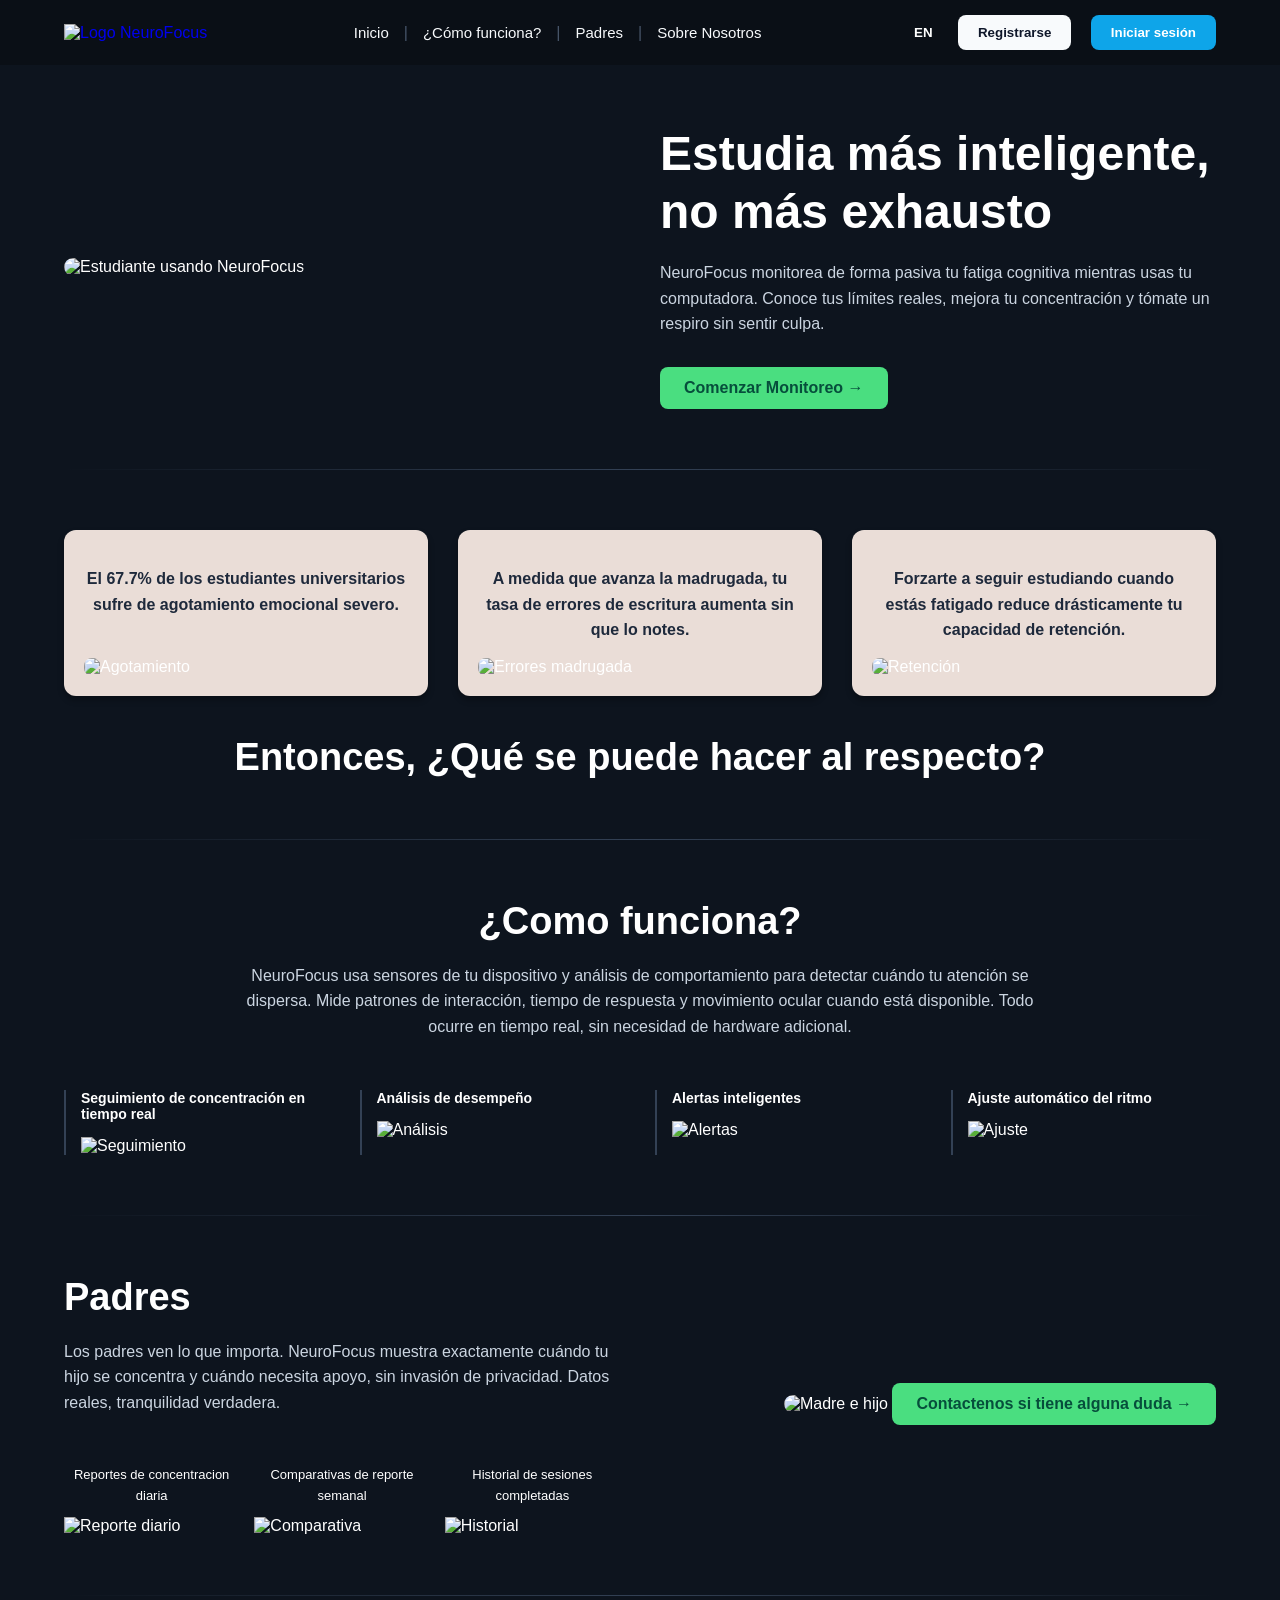
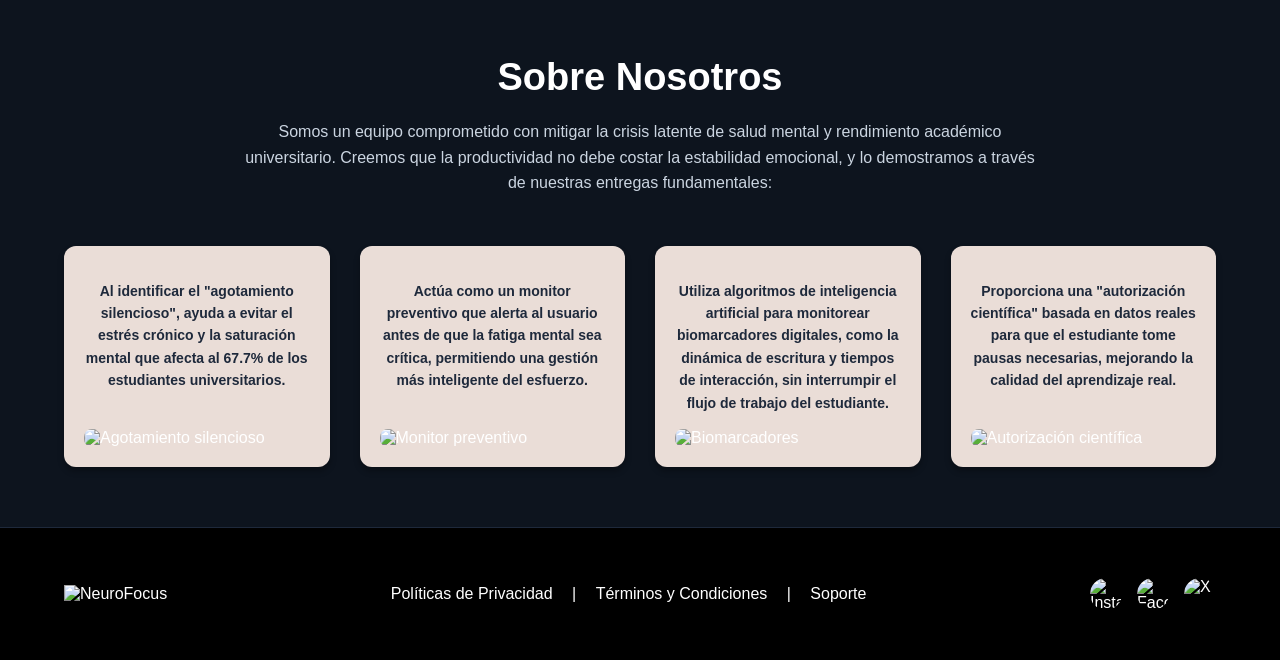
==== index.html @ a7d9b9ce "Add files via upload" ====
<!DOCTYPE html>
<html lang="es">
<head>
    <meta charset="UTF-8">
    <meta name="viewport" content="width=device-width, initial-scale=1.0">
    <title>NeuroFocus - Estudia más inteligente</title>
    <link rel="stylesheet" href="style.css">
</head>
<body class="bg-dark">

    <nav class="navbar">
        <div class="nav-container">
            <a href="#home" class="logo">
                <img src="assets/neurofocus-logo.png" alt="Logo NeuroFocus" class="navbar-logo-img">
            </a>
            
            <div class="nav-links" id="nav-links">
                <a href="#home" data-i18n="nav_inicio">Inicio</a>
                <span class="nav-separator">|</span>
                <a href="#como-funciona" data-i18n="nav_como">¿Cómo funciona?</a>
                <span class="nav-separator">|</span>
                <a href="#padres" data-i18n="nav_padres">Padres</a>
                <span class="nav-separator">|</span>
                <a href="#sobre-nosotros" data-i18n="nav_nosotros">Sobre Nosotros</a>
            </div>

            <div class="nav-buttons">
                <button id="lang-toggle" class="lang-btn text-white">EN</button> 
                <button id="open-register-button" class="button-white" data-i18n="btn_signup">Registrarse</button>
                <button id="open-login-button" class="button-cyan" data-i18n="btn_login">Iniciar sesión</button>
            </div>
            
            <button id="mobile-menu-button" class="menu-toggle text-white">☰</button>
        </div>
    </nav>

    <div id="mobile-menu" class="mobile-menu hidden">
        <a href="#home" class="mobile-link" data-i18n="nav_inicio">Inicio</a>
        <a href="#como-funciona" class="mobile-link" data-i18n="nav_como">¿Cómo funciona?</a>
        <a href="#padres" class="mobile-link" data-i18n="nav_padres">Padres</a>
        <a href="#sobre-nosotros" class="mobile-link" data-i18n="nav_nosotros">Sobre Nosotros</a>
        <button id="open-register-button-mobile" class="button-white" data-i18n="btn_signup">Registrarse</button>
        <button id="open-login-button-mobile" class="button-cyan" data-i18n="btn_login">Iniciar sesión</button>
    </div>

    <div class="container">
        
        <section class="hero-section" id="home">
            <div class="hero-image">
                <img src="assets/image1.png" alt="Estudiante usando NeuroFocus">
            </div>
            <div class="hero-text">
                <h1 class="title-main text-white" data-i18n="hero_title">Estudia más inteligente, <br>no más exhausto</h1>
                <p class="text-light">NeuroFocus monitorea de forma pasiva tu fatiga cognitiva mientras usas tu computadora. Conoce tus límites reales, mejora tu concentración y tómate un respiro sin sentir culpa.</p>
                <div class="hero-actions">
                    <button id="open-register-button-2" class="button-green" data-i18n="hero_btn">Comenzar Monitoreo →</button>
                </div>
            </div>
        </section>

        <hr class="section-divider">

        <section class="problemas-section">
            <div class="grid-problemas">
                <div class="card-beige">
                    <p data-i18n="prob_1">El 67.7% de los estudiantes universitarios sufre de agotamiento emocional severo.</p>
                    <img src="assets/image2.png" alt="Agotamiento">
                </div>
                <div class="card-beige">
                    <p data-i18n="prob_2">A medida que avanza la madrugada, tu tasa de errores de escritura aumenta sin que lo notes.</p>
                    <img src="assets/image3.png" alt="Errores madrugada">
                </div>
                <div class="card-beige">
                    <p data-i18n="prob_3">Forzarte a seguir estudiando cuando estás fatigado reduce drásticamente tu capacidad de retención.</p>
                    <img src="assets/image4.png" alt="Retención">
                </div>
            </div>
            <h2 class="title-section text-center text-white" data-i18n="prob_title">Entonces, ¿Qué se puede hacer al respecto?</h2>
        </section>

        <hr class="section-divider">

        <section id="como-funciona" class="como-section">
            <h2 class="title-section text-center text-white" data-i18n="como_title">¿Como funciona?</h2>
            <p class="text-center text-light descripcion-general" data-i18n="como_desc">NeuroFocus usa sensores de tu dispositivo y análisis de comportamiento para detectar cuándo tu atención se dispersa. Mide patrones de interacción, tiempo de respuesta y movimiento ocular cuando está disponible. Todo ocurre en tiempo real, sin necesidad de hardware adicional.</p>
            
            <div class="grid-funciones">
                <div class="card-transparente">
                    <h3 data-i18n="func_1">Seguimiento de concentración en tiempo real</h3>
                    <img src="assets/image5.png" alt="Seguimiento">
                </div>
                <div class="card-transparente">
                    <h3 data-i18n="func_2">Análisis de desempeño</h3>
                    <img src="assets/image6.png" alt="Análisis">
                </div>
                <div class="card-transparente">
                    <h3 data-i18n="func_3">Alertas inteligentes</h3>
                    <img src="assets/image7.png" alt="Alertas">
                </div>
                <div class="card-transparente">
                    <h3 data-i18n="func_4">Ajuste automático del ritmo</h3>
                    <img src="assets/image8.png" alt="Ajuste">
                </div>
            </div>
        </section>

        <hr class="section-divider">

        <section id="padres" class="padres-section">
            <div class="padres-text">
                <h2 class="title-main text-white" data-i18n="padres_title">Padres</h2>
                <p class="text-light">Los padres ven lo que importa. NeuroFocus muestra exactamente cuándo tu hijo se concentra y cuándo necesita apoyo, sin invasión de privacidad. Datos reales, tranquilidad verdadera.</p>
                
                <div class="grid-padres-features">
                    <div class="feature-item">
                        <p class="text-white">Reportes de concentracion diaria</p>
                        <img src="assets/image9.png" alt="Reporte diario">
                    </div>
                    <div class="feature-item">
                        <p class="text-white">Comparativas de reporte semanal</p>
                        <img src="assets/image10.png" alt="Comparativa">
                    </div>
                    <div class="feature-item">
                        <p class="text-white">Historial de sesiones completadas</p>
                        <img src="assets/image11.png" alt="Historial">
                    </div>
                </div>
            </div>
            <div class="padres-image">
                <img src="assets/image12.png" alt="Madre e hijo">
                <button id="open-contact-button" class="button-green" data-i18n="padres_btn">Contactenos si tiene alguna duda →</button>
            </div>
        </section>

        <hr class="section-divider">

        <section id="sobre-nosotros" class="nosotros-section">
            <h2 class="title-section text-center text-white" data-i18n="nosotros_title">Sobre Nosotros</h2>
            <p class="text-center text-light descripcion-general" data-i18n="nosotros_desc">Somos un equipo comprometido con mitigar la crisis latente de salud mental y rendimiento académico universitario. Creemos que la productividad no debe costar la estabilidad emocional, y lo demostramos a través de nuestras entregas fundamentales:</p>
            
            <div class="grid-entrega">
                <div class="card-beige">
                    <p class="text-small" data-i18n="ent_1">Al identificar el "agotamiento silencioso", ayuda a evitar el estrés crónico y la saturación mental que afecta al 67.7% de los estudiantes universitarios.</p>
                    <img src="assets/image13.png" alt="Agotamiento silencioso">
                </div>
                <div class="card-beige">
                    <p class="text-small" data-i18n="ent_2">Actúa como un monitor preventivo que alerta al usuario antes de que la fatiga mental sea crítica, permitiendo una gestión más inteligente del esfuerzo.</p>
                    <img src="assets/image14.png" alt="Monitor preventivo">
                </div>
                <div class="card-beige">
                    <p class="text-small" data-i18n="ent_3">Utiliza algoritmos de inteligencia artificial para monitorear biomarcadores digitales, como la dinámica de escritura y tiempos de interacción, sin interrumpir el flujo de trabajo del estudiante.</p>
                    <img src="assets/image15.png" alt="Biomarcadores">
                </div>
                <div class="card-beige">
                    <p class="text-small" data-i18n="ent_4">Proporciona una "autorización científica" basada en datos reales para que el estudiante tome pausas necesarias, mejorando la calidad del aprendizaje real.</p>
                    <img src="assets/image16.png" alt="Autorización científica">
                </div>
            </div>
        </section>

    </div>

    <footer class="footer bg-black">
        <div class="container footer-content">
            <div class="footer-logo">
                <img src="assets/neurofocus-logo.png" alt="NeuroFocus" class="footer-logo-img">
            </div>
            <div class="footer-links">
                <a href="#" class="text-white" data-i18n="foot_privacidad">Políticas de Privacidad</a>
                <span class="text-white">|</span>
                <a href="#" class="text-white" data-i18n="foot_terminos">Términos y Condiciones</a>
                <span class="text-white">|</span>
                <a href="#" class="text-white" data-i18n="foot_soporte">Soporte</a>
            </div>
            <div class="social-icons">
                <img src="assets/instragram.png" alt="Instagram" class="icon-social">
                <img src="assets/facebook.png" alt="Facebook" class="icon-social">
                <img src="assets/x.png" alt="X" class="icon-social">
            </div>
        </div>
    </footer>

    <div id="login-modal" class="modal hidden">
        <div class="modal-content">
            <span id="close-login-modal" class="close-btn">&times;</span>
            <h2 class="text-white" data-i18n="modal_login_title">Iniciar Sesión</h2>
            <form id="login-form">
                <label class="label-text" data-i18n="modal_email">Correo Electrónico</label>
                <input type="email" id="login-email" class="input-field" placeholder="tu@correo.com" required>
                
                <label class="label-text" data-i18n="modal_password">Contraseña</label>
                <input type="password" id="login-password" class="input-field" placeholder="••••••••" required>
                
                <p id="login-error" class="hidden error-text"></p>
                <button type="submit" class="button-cyan w-100" data-i18n="modal_login_btn">Ingresar</button>
            </form>
            <div class="modal-foot-links">
                <a href="#" id="open-password-link" class="text-cyan text-small" data-i18n="modal_forgot_pass">¿Olvidaste tu contraseña?</a>
                <a href="#" id="open-register-link" class="text-light text-small" data-i18n="modal_no_account">¿No tienes cuenta? Registrarse</a>
            </div>
        </div>
    </div>

    <div id="register-modal" class="modal hidden">
        <div class="modal-content">
            <span id="close-register-modal" class="close-btn">&times;</span>
            <h2 class="text-white" data-i18n="modal_reg_title">Crear Cuenta</h2>
            <form id="register-form">
                <label class="label-text" data-i18n="modal_reg_name">Nombre Completo</label>
                <input type="text" id="reg-nombre" class="input-field" placeholder="Juan Pérez" required>
                
                <label class="label-text" data-i18n="modal_email">Correo Electrónico</label>
                <input type="email" id="reg-email" class="input-field" placeholder="tu@correo.com" required>
                
                <label class="label-text" data-i18n="modal_password">Contraseña</label>
                <input type="password" id="reg-password" class="input-field" placeholder="••••••••" required>
                
                <p id="register-error" class="hidden error-text"></p>
                <button type="submit" class="button-green w-100" data-i18n="modal_reg_btn">Registrarse</button>
            </form>
            <div class="modal-foot-links">
                <a href="#" id="open-login-link" class="text-cyan text-small" data-i18n="modal_has_account">¿Ya tienes cuenta? Iniciar Sesión</a>
            </div>
        </div>
    </div>

    <div id="password-modal" class="modal hidden">
        <div class="modal-content">
            <span id="close-password-modal" class="close-btn">&times;</span>
            <h2 class="text-white" data-i18n="modal_pass_title">Recover Password</h2>
            <p class="text-light text-small modal-description" data-i18n="modal_pass_desc">Ingresa tu correo para enviarte un enlace de recuperación.</p>
            <form id="password-form">
                <label class="label-text" data-i18n="modal_email">Correo Electrónico</label>
                <input type="email" id="pass-email" class="input-field" placeholder="tu@correo.com" required>
                
                <p id="password-message" class="hidden success-text"></p>
                <button type="submit" class="button-cyan w-100" data-i18n="modal_pass_btn">Enviar Enlace</button>
            </form>
            <div class="modal-foot-links">
                <a href="#" id="back-to-login-link" class="text-light text-small" data-i18n="modal_back_login">Volver a Iniciar Sesión</a>
            </div>
        </div>
    </div>

    <div id="contact-modal" class="modal hidden">
        <div class="modal-content">
            <span id="close-contact-modal" class="close-btn">&times;</span>
            <h2 class="text-white" data-i18n="modal_contact_title">Formulario de Contacto</h2>
            <p class="text-light text-small modal-description" data-i18n="modal_contact_desc">¿Tienes preguntas sobre cómo ayudamos a tu hijo? Escríbenos.</p>
            <form id="contact-form">
                <label class="label-text" data-i18n="modal_reg_name">Nombre</label>
                <input type="text" class="input-field" placeholder="Tu nombre" required>
                
                <label class="label-text" data-i18n="modal_email">Correo Electrónico</label>
                <input type="email" class="input-field" placeholder="ejemplo@correo.com" required>
                
                <label class="label-text" data-i18n="modal_message">Mensaje</label>
                <textarea class="input-field text-area-field" rows="4" placeholder="Escribe tu consulta aquí..." required></textarea>
                
                <p id="contact-message" class="hidden success-text"></p>
                <button type="submit" class="button-green w-100" data-i18n="modal_contact_btn">Enviar Mensaje →</button>
            </form>
        </div>
    </div>

    <script src="script.js"></script>
</body>
</html>
---- style.css ----
body {
    font-family: 'Segoe UI', Roboto, Helvetica, Arial, sans-serif;
    margin: 0;
    padding: 0;
    background-color: #0d141e;
    color: #ffffff;
}

h1, h2, h3 { 
    margin-top: 0; 
    margin-bottom: 15px;
}

h1 { font-size: 48px; line-height: 1.2; }
h2 { font-size: 38px; }
p { font-size: 16px; line-height: 1.6; }
a { text-decoration: none; transition: 0.3s; }
a:hover { opacity: 0.8; }

.container {
    width: 90%;
    max-width: 1200px;
    margin: 0 auto;
    padding: 20px;
}

.text-center { text-align: center; }
.text-white { color: #ffffff; }
.text-cyan { color: #0ea5e9; }
.text-light { color: #cbd5e1; }
.text-dark { color: #1e293b; }
.text-small { font-size: 14px; }
.font-bold { font-weight: bold; }
.w-100 { width: 100%; }
.radius-8 { border-radius: 8px; }
.hidden { display: none !important; }

.section-divider {
    border: 0;
    height: 1px;
    background: linear-gradient(to right, transparent, #334155, transparent);
    margin: 60px 0;
}

.button-cyan {
    background-color: #0ea5e9;
    color: #ffffff;
    padding: 10px 20px;
    border: none;
    border-radius: 8px;
    cursor: pointer;
    font-weight: bold;
}
.button-cyan:hover { background-color: #0284c7; }

.button-white {
    background-color: #f8fafc;
    color: #0f172a;
    padding: 10px 20px;
    border: none;
    border-radius: 8px;
    cursor: pointer;
    font-weight: bold;
    margin-right: 15px;
}
.button-white:hover { background-color: #e2e8f0; }

.button-green {
    background-color: #4ade80;
    color: #064e3b;
    padding: 12px 24px;
    border: none;
    border-radius: 8px;
    cursor: pointer;
    font-weight: bold;
    font-size: 16px;
    display: inline-flex;
    align-items: center;
    justify-content: center;
}
.button-green:hover { background-color: #22c55e; }

.btn-large {
    padding: 16px 32px;
    font-size: 18px;
}

.lang-btn {
    background: transparent;
    border: none;
    font-weight: bold;
    cursor: pointer;
    margin-right: 15px;
}

.navbar {
    background-color: #0a0f16;
    position: sticky;
    top: 0;
    z-index: 100;
}

.nav-container {
    width: 90%;
    margin: 0 auto;
    display: flex;
    justify-content: space-between;
    align-items: center;
    padding: 15px 0;
}

.navbar-logo-img { height: 40px; }

.nav-links {
    display: flex;
    align-items: center;
    gap: 15px;
}
.nav-links a { color: #f8fafc; font-weight: 500; font-size: 15px; }
.nav-links a:hover { color: #0ea5e9; }
.nav-separator { color: #475569; }

.menu-toggle { 
    display: none; 
    background: none; 
    border: none; 
    font-size: 24px; 
    cursor: pointer; 
}

.mobile-menu {
    position: fixed;
    top: 70px;
    left: 0;
    width: 100%;
    background-color: #0a0f16;
    padding: 20px;
    box-sizing: border-box;
    z-index: 99;
    border-bottom: 2px solid #1e293b;
    display: flex;
    flex-direction: column;
}

.mobile-link {
    display: block;
    color: #f8fafc;
    padding: 15px 0;
    text-align: center;
    border-bottom: 1px solid #1e293b;
    font-size: 16px;
    font-weight: bold;
}
.mobile-menu button {
    margin-top: 15px;
}

.hero-section {
    display: flex;
    align-items: center;
    justify-content: space-between;
    gap: 40px;
    margin-top: 40px;
    margin-bottom: 40px;
}
.hero-image { width: 50%; }
.hero-image img { width: 100%; border-radius: 16px; }
.hero-text { width: 50%; }
.hero-text p { margin: 20px 0 30px 0; }

.problemas-section {
    margin: 40px 0;
}
.grid-problemas {
    display: grid;
    grid-template-columns: repeat(3, 1fr);
    gap: 30px;
    margin-bottom: 40px;
}

.como-section {
    margin: 40px 0;
}
.descripcion-general {
    max-width: 800px;
    margin: 20px auto 50px auto;
}
.grid-funciones {
    display: grid;
    grid-template-columns: repeat(4, 1fr);
    gap: 30px;
}

.padres-section {
    display: flex;
    align-items: center;
    justify-content: space-between;
    gap: 40px;
    margin: 40px 0;
}
.padres-text { width: 50%; }
.padres-text p { margin-top: 20px; margin-bottom: 30px; }
.padres-image { width: 50%; text-align: right; }
.padres-image img { width: 100%; border-radius: 16px; margin-bottom: 15px; }

.grid-padres-features {
    display: grid;
    grid-template-columns: repeat(3, 1fr);
    gap: 15px;
}
.feature-item p { font-size: 13px; text-align: center; margin-bottom: 10px; }
.feature-item img { width: 100%; }

.nosotros-section {
    margin: 40px 0;
}
.grid-entrega {
    display: grid;
    grid-template-columns: repeat(4, 1fr);
    gap: 30px;
}

.card-beige {
    background-color: #eaddd7;
    padding: 20px;
    border-radius: 12px;
    box-shadow: 0 4px 6px rgba(0,0,0,0.3);
    display: flex;
    flex-direction: column;
    justify-content: space-between;
}
.card-beige p { color: #1e293b; font-weight: bold; text-align: center; margin-bottom: 15px; }
.card-beige img { width: 100%; border-radius: 8px; }

.card-transparente {
    border-left: 2px solid #334155;
    padding-left: 15px;
}
.card-transparente h3 { font-size: 14px; color: #ffffff; margin-bottom: 15px; }
.card-transparente img { width: 100%; }

.bg-black { background-color: #000000; }
.footer { padding: 30px 0; border-top: 1px solid #1e293b; }
.footer-content {
    display: flex;
    justify-content: space-between;
    align-items: center;
}
.footer-logo-img { height: 40px; }
.footer-links a { color: #ffffff; margin: 0 15px; }
.social-icons { display: flex; gap: 15px; }
.icon-social { width: 32px; height: 32px; border-radius: 50%; }

.modal {
    position: fixed;
    top: 0; left: 0;
    width: 100%; height: 100%;
    background-color: rgba(0, 0, 0, 0.75);
    z-index: 200;
    display: flex;
    align-items: center;
    justify-content: center;
    overflow-y: auto;
    padding: 20px;
    box-sizing: border-box;
}

.modal-content {
    background-color: #0a0f16;
    width: 100%;
    max-width: 400px;
    padding: 35px;
    border-radius: 12px;
    border: 1px solid #1e293b;
    position: relative;
    box-shadow: 0 10px 25px rgba(0, 0, 0, 0.5);
    margin: auto;
    box-sizing: border-box;
}

.close-btn {
    position: absolute;
    top: 15px; right: 15px;
    font-size: 28px;
    color: #64748b;
    cursor: pointer;
}
.close-btn:hover { color: #ffffff; }

.label-text {
    display: block;
    text-align: left;
    margin-bottom: 6px;
    margin-top: 15px;
    font-size: 14px;
    color: #94a3b8;
}
.modal-content form > .label-text:first-of-type {
    margin-top: 5px;
}

.input-field {
    width: 100%;
    padding: 12px 16px;
    box-sizing: border-box;
    background-color: #1e293b;
    border: 1px solid #334155;
    border-radius: 6px;
    color: #ffffff;
    font-size: 15px;
    margin-bottom: 10px;
}
.input-field:focus {
    border-color: #0ea5e9;
    outline: none;
}

.text-area-field {
    resize: none;
    font-family: inherit;
    max-height: 100px;
}

.modal-content button[type="submit"] {
    margin-top: 15px;
}

.modal-foot-links {
    text-align: center;
    margin-top: 20px;
}
.modal-foot-links a {
    display: block;
    margin-bottom: 8px;
}

.modal-description {
    margin-bottom: 20px;
}

.error-text { color: #ef4444; font-size: 14px; text-align: center; }
.success-text { color: #4ade80; font-size: 14px; text-align: center; }

@media (max-width: 1024px) {
    .grid-funciones, .grid-entrega { grid-template-columns: repeat(2, 1fr); }
}

@media (max-width: 768px) {

    .nav-links, .nav-buttons { display: none; }
    .menu-toggle { display: block; }
    
    .hero-section, .padres-section { 
        flex-direction: column; 
    }
    .hero-image, .hero-text, .padres-text, .padres-image { 
        width: 100%; 
        text-align: center; 
    }
    
    #home .hero-image { order: 1; }
    #home .hero-text { order: 2; }
    
    #padres .padres-text { order: 1; }
    #padres .padres-image { order: 2; margin-top: 20px; }

    .grid-problemas, .grid-funciones, .grid-entrega, .grid-padres-features { 
        display: flex;
        flex-direction: column;
        gap: 25px;
    }
    
    .card-transparente { 
        border-left: none; 
        border-bottom: 2px solid #334155; 
        padding-left: 0;
        padding-bottom: 20px; 
    }
    .card-transparente:last-child {
        border-bottom: none;
    }
    
    .footer-content { flex-direction: column; gap: 20px; }
    .modal-content { width: 95%; padding: 25px 20px; }
}
button, a {
    transition: all 0.3s ease;
}
html {
    scroll-behavior: smooth;
}
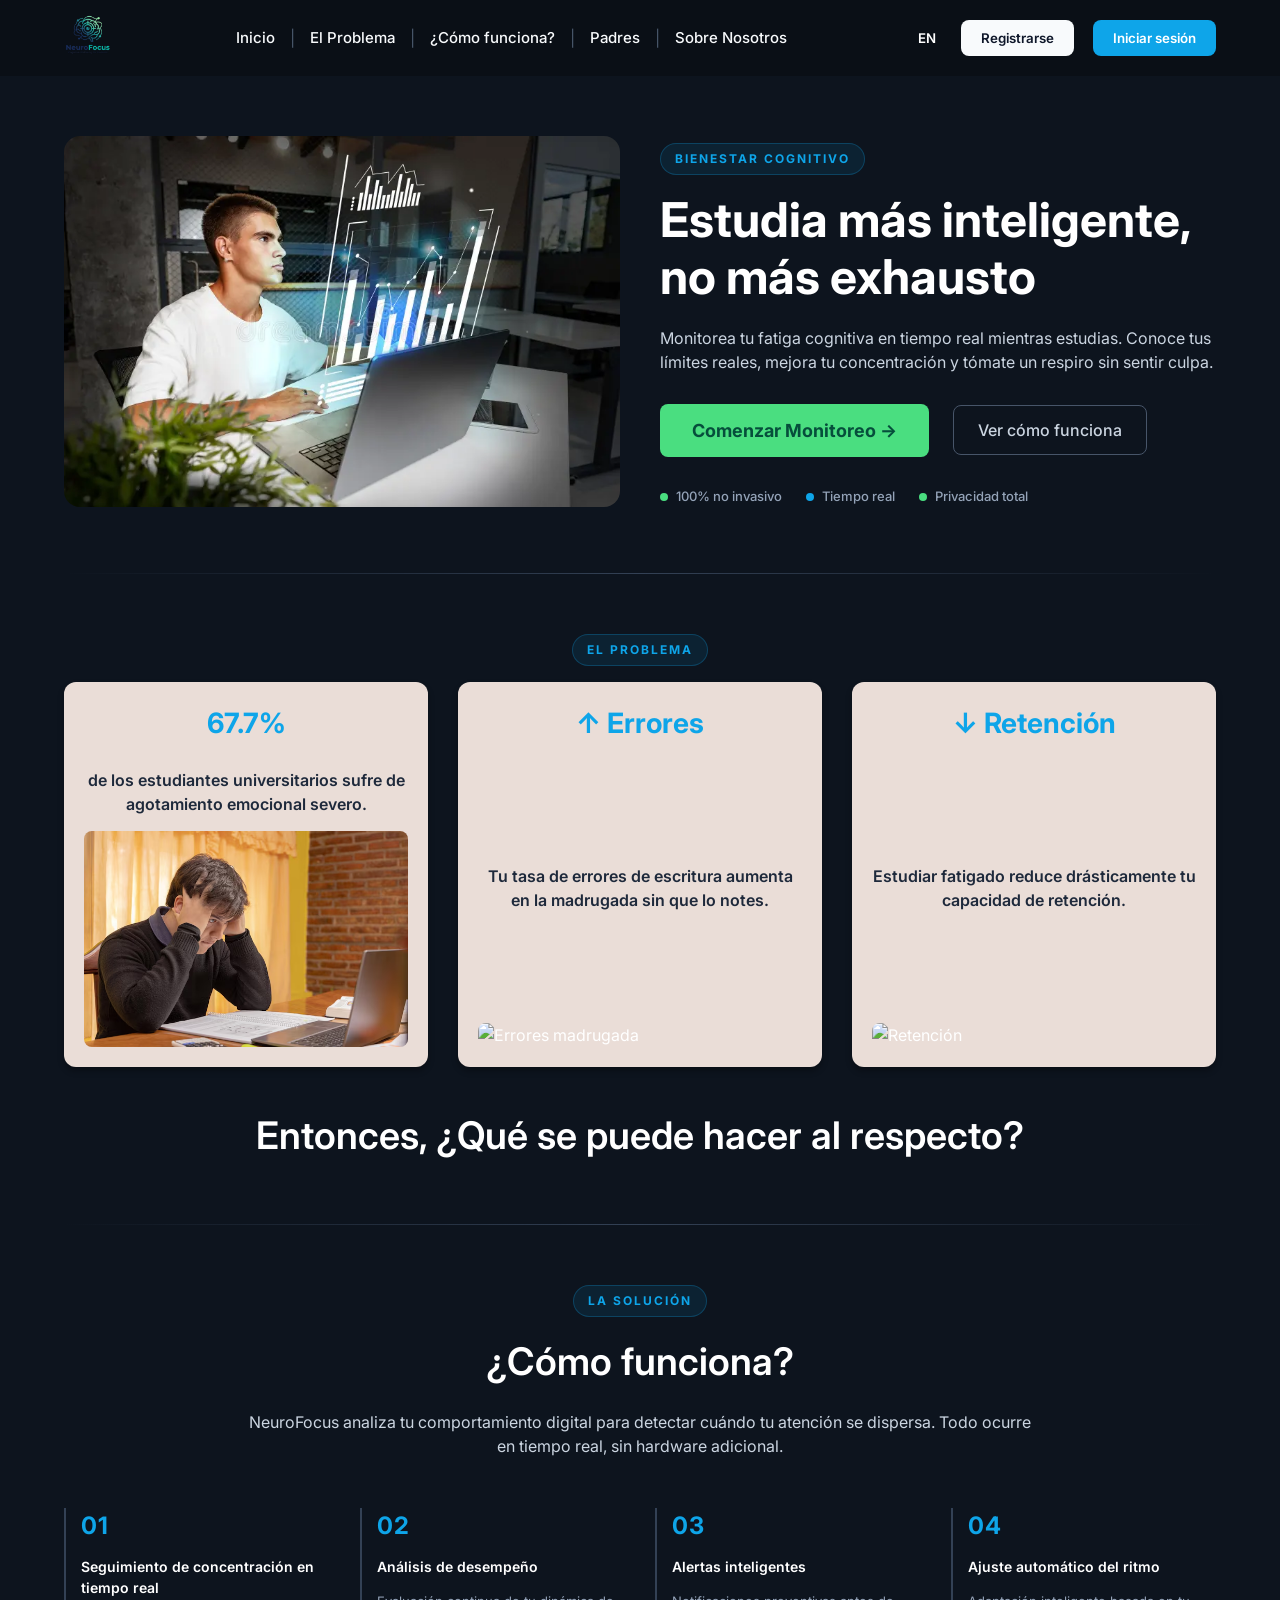
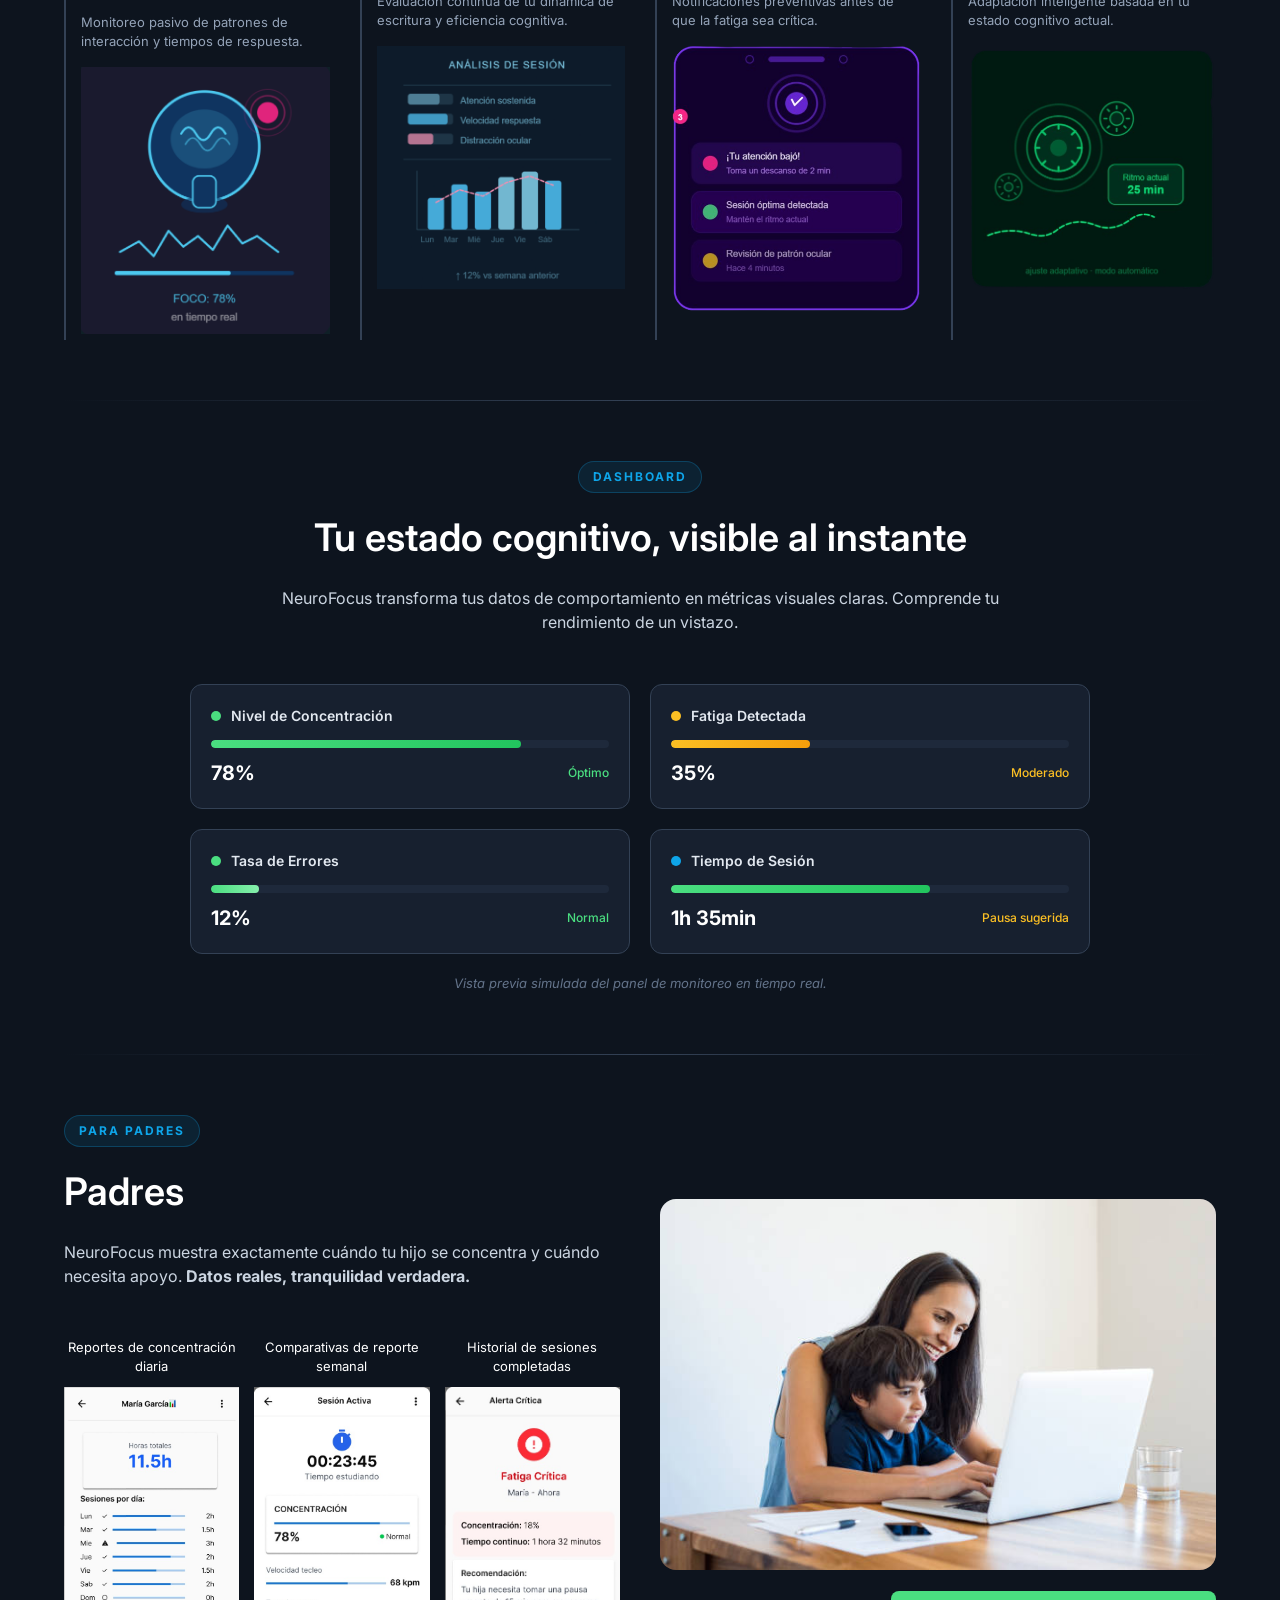
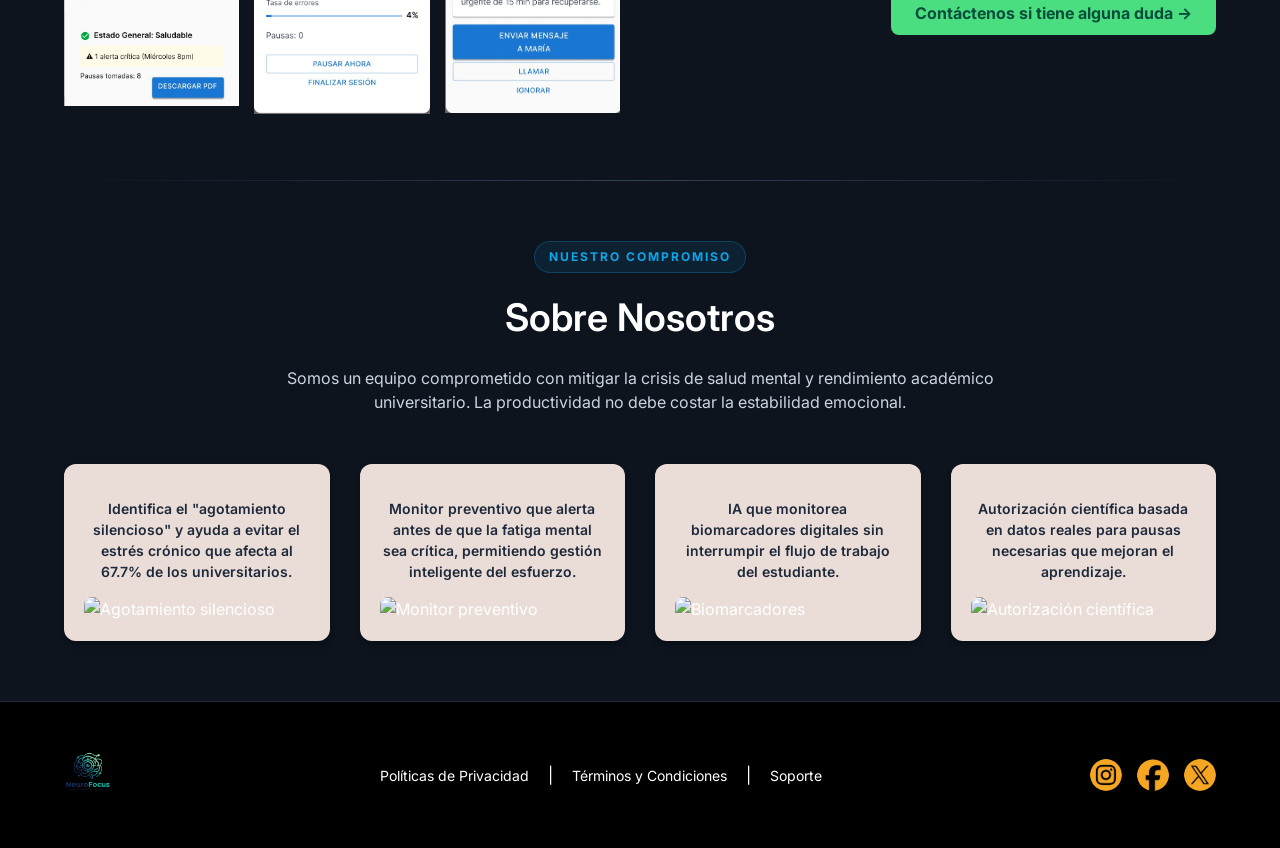
==== commit 64cac45d: "chore: agregar redireccion en la raiz para github pages" ====
--- a/index.html
+++ b/index.html
@@ -1,268 +1,14 @@
-<!DOCTYPE html>
-<html lang="es">
-<head>
-    <meta charset="UTF-8">
-    <meta name="viewport" content="width=device-width, initial-scale=1.0">
-    <title>NeuroFocus - Estudia más inteligente</title>
-    <link rel="stylesheet" href="style.css">
-</head>
-<body class="bg-dark">
-
-    <nav class="navbar">
-        <div class="nav-container">
-            <a href="#home" class="logo">
-                <img src="assets/neurofocus-logo.png" alt="Logo NeuroFocus" class="navbar-logo-img">
-            </a>
-            
-            <div class="nav-links" id="nav-links">
-                <a href="#home" data-i18n="nav_inicio">Inicio</a>
-                <span class="nav-separator">|</span>
-                <a href="#como-funciona" data-i18n="nav_como">¿Cómo funciona?</a>
-                <span class="nav-separator">|</span>
-                <a href="#padres" data-i18n="nav_padres">Padres</a>
-                <span class="nav-separator">|</span>
-                <a href="#sobre-nosotros" data-i18n="nav_nosotros">Sobre Nosotros</a>
-            </div>
-
-            <div class="nav-buttons">
-                <button id="lang-toggle" class="lang-btn text-white">EN</button> 
-                <button id="open-register-button" class="button-white" data-i18n="btn_signup">Registrarse</button>
-                <button id="open-login-button" class="button-cyan" data-i18n="btn_login">Iniciar sesión</button>
-            </div>
-            
-            <button id="mobile-menu-button" class="menu-toggle text-white">☰</button>
-        </div>
-    </nav>
-
-    <div id="mobile-menu" class="mobile-menu hidden">
-        <a href="#home" class="mobile-link" data-i18n="nav_inicio">Inicio</a>
-        <a href="#como-funciona" class="mobile-link" data-i18n="nav_como">¿Cómo funciona?</a>
-        <a href="#padres" class="mobile-link" data-i18n="nav_padres">Padres</a>
-        <a href="#sobre-nosotros" class="mobile-link" data-i18n="nav_nosotros">Sobre Nosotros</a>
-        <button id="open-register-button-mobile" class="button-white" data-i18n="btn_signup">Registrarse</button>
-        <button id="open-login-button-mobile" class="button-cyan" data-i18n="btn_login">Iniciar sesión</button>
-    </div>
-
-    <div class="container">
-        
-        <section class="hero-section" id="home">
-            <div class="hero-image">
-                <img src="assets/image1.png" alt="Estudiante usando NeuroFocus">
-            </div>
-            <div class="hero-text">
-                <h1 class="title-main text-white" data-i18n="hero_title">Estudia más inteligente, <br>no más exhausto</h1>
-                <p class="text-light">NeuroFocus monitorea de forma pasiva tu fatiga cognitiva mientras usas tu computadora. Conoce tus límites reales, mejora tu concentración y tómate un respiro sin sentir culpa.</p>
-                <div class="hero-actions">
-                    <button id="open-register-button-2" class="button-green" data-i18n="hero_btn">Comenzar Monitoreo →</button>
-                </div>
-            </div>
-        </section>
-
-        <hr class="section-divider">
-
-        <section class="problemas-section">
-            <div class="grid-problemas">
-                <div class="card-beige">
-                    <p data-i18n="prob_1">El 67.7% de los estudiantes universitarios sufre de agotamiento emocional severo.</p>
-                    <img src="assets/image2.png" alt="Agotamiento">
-                </div>
-                <div class="card-beige">
-                    <p data-i18n="prob_2">A medida que avanza la madrugada, tu tasa de errores de escritura aumenta sin que lo notes.</p>
-                    <img src="assets/image3.png" alt="Errores madrugada">
-                </div>
-                <div class="card-beige">
-                    <p data-i18n="prob_3">Forzarte a seguir estudiando cuando estás fatigado reduce drásticamente tu capacidad de retención.</p>
-                    <img src="assets/image4.png" alt="Retención">
-                </div>
-            </div>
-            <h2 class="title-section text-center text-white" data-i18n="prob_title">Entonces, ¿Qué se puede hacer al respecto?</h2>
-        </section>
-
-        <hr class="section-divider">
-
-        <section id="como-funciona" class="como-section">
-            <h2 class="title-section text-center text-white" data-i18n="como_title">¿Como funciona?</h2>
-            <p class="text-center text-light descripcion-general" data-i18n="como_desc">NeuroFocus usa sensores de tu dispositivo y análisis de comportamiento para detectar cuándo tu atención se dispersa. Mide patrones de interacción, tiempo de respuesta y movimiento ocular cuando está disponible. Todo ocurre en tiempo real, sin necesidad de hardware adicional.</p>
-            
-            <div class="grid-funciones">
-                <div class="card-transparente">
-                    <h3 data-i18n="func_1">Seguimiento de concentración en tiempo real</h3>
-                    <img src="assets/image5.png" alt="Seguimiento">
-                </div>
-                <div class="card-transparente">
-                    <h3 data-i18n="func_2">Análisis de desempeño</h3>
-                    <img src="assets/image6.png" alt="Análisis">
-                </div>
-                <div class="card-transparente">
-                    <h3 data-i18n="func_3">Alertas inteligentes</h3>
-                    <img src="assets/image7.png" alt="Alertas">
-                </div>
-                <div class="card-transparente">
-                    <h3 data-i18n="func_4">Ajuste automático del ritmo</h3>
-                    <img src="assets/image8.png" alt="Ajuste">
-                </div>
-            </div>
-        </section>
-
-        <hr class="section-divider">
-
-        <section id="padres" class="padres-section">
-            <div class="padres-text">
-                <h2 class="title-main text-white" data-i18n="padres_title">Padres</h2>
-                <p class="text-light">Los padres ven lo que importa. NeuroFocus muestra exactamente cuándo tu hijo se concentra y cuándo necesita apoyo, sin invasión de privacidad. Datos reales, tranquilidad verdadera.</p>
-                
-                <div class="grid-padres-features">
-                    <div class="feature-item">
-                        <p class="text-white">Reportes de concentracion diaria</p>
-                        <img src="assets/image9.png" alt="Reporte diario">
-                    </div>
-                    <div class="feature-item">
-                        <p class="text-white">Comparativas de reporte semanal</p>
-                        <img src="assets/image10.png" alt="Comparativa">
-                    </div>
-                    <div class="feature-item">
-                        <p class="text-white">Historial de sesiones completadas</p>
-                        <img src="assets/image11.png" alt="Historial">
-                    </div>
-                </div>
-            </div>
-            <div class="padres-image">
-                <img src="assets/image12.png" alt="Madre e hijo">
-                <button id="open-contact-button" class="button-green" data-i18n="padres_btn">Contactenos si tiene alguna duda →</button>
-            </div>
-        </section>
-
-        <hr class="section-divider">
-
-        <section id="sobre-nosotros" class="nosotros-section">
-            <h2 class="title-section text-center text-white" data-i18n="nosotros_title">Sobre Nosotros</h2>
-            <p class="text-center text-light descripcion-general" data-i18n="nosotros_desc">Somos un equipo comprometido con mitigar la crisis latente de salud mental y rendimiento académico universitario. Creemos que la productividad no debe costar la estabilidad emocional, y lo demostramos a través de nuestras entregas fundamentales:</p>
-            
-            <div class="grid-entrega">
-                <div class="card-beige">
-                    <p class="text-small" data-i18n="ent_1">Al identificar el "agotamiento silencioso", ayuda a evitar el estrés crónico y la saturación mental que afecta al 67.7% de los estudiantes universitarios.</p>
-                    <img src="assets/image13.png" alt="Agotamiento silencioso">
-                </div>
-                <div class="card-beige">
-                    <p class="text-small" data-i18n="ent_2">Actúa como un monitor preventivo que alerta al usuario antes de que la fatiga mental sea crítica, permitiendo una gestión más inteligente del esfuerzo.</p>
-                    <img src="assets/image14.png" alt="Monitor preventivo">
-                </div>
-                <div class="card-beige">
-                    <p class="text-small" data-i18n="ent_3">Utiliza algoritmos de inteligencia artificial para monitorear biomarcadores digitales, como la dinámica de escritura y tiempos de interacción, sin interrumpir el flujo de trabajo del estudiante.</p>
-                    <img src="assets/image15.png" alt="Biomarcadores">
-                </div>
-                <div class="card-beige">
-                    <p class="text-small" data-i18n="ent_4">Proporciona una "autorización científica" basada en datos reales para que el estudiante tome pausas necesarias, mejorando la calidad del aprendizaje real.</p>
-                    <img src="assets/image16.png" alt="Autorización científica">
-                </div>
-            </div>
-        </section>
-
-    </div>
-
-    <footer class="footer bg-black">
-        <div class="container footer-content">
-            <div class="footer-logo">
-                <img src="assets/neurofocus-logo.png" alt="NeuroFocus" class="footer-logo-img">
-            </div>
-            <div class="footer-links">
-                <a href="#" class="text-white" data-i18n="foot_privacidad">Políticas de Privacidad</a>
-                <span class="text-white">|</span>
-                <a href="#" class="text-white" data-i18n="foot_terminos">Términos y Condiciones</a>
-                <span class="text-white">|</span>
-                <a href="#" class="text-white" data-i18n="foot_soporte">Soporte</a>
-            </div>
-            <div class="social-icons">
-                <img src="assets/instragram.png" alt="Instagram" class="icon-social">
-                <img src="assets/facebook.png" alt="Facebook" class="icon-social">
-                <img src="assets/x.png" alt="X" class="icon-social">
-            </div>
-        </div>
-    </footer>
-
-    <div id="login-modal" class="modal hidden">
-        <div class="modal-content">
-            <span id="close-login-modal" class="close-btn">&times;</span>
-            <h2 class="text-white" data-i18n="modal_login_title">Iniciar Sesión</h2>
-            <form id="login-form">
-                <label class="label-text" data-i18n="modal_email">Correo Electrónico</label>
-                <input type="email" id="login-email" class="input-field" placeholder="tu@correo.com" required>
-                
-                <label class="label-text" data-i18n="modal_password">Contraseña</label>
-                <input type="password" id="login-password" class="input-field" placeholder="••••••••" required>
-                
-                <p id="login-error" class="hidden error-text"></p>
-                <button type="submit" class="button-cyan w-100" data-i18n="modal_login_btn">Ingresar</button>
-            </form>
-            <div class="modal-foot-links">
-                <a href="#" id="open-password-link" class="text-cyan text-small" data-i18n="modal_forgot_pass">¿Olvidaste tu contraseña?</a>
-                <a href="#" id="open-register-link" class="text-light text-small" data-i18n="modal_no_account">¿No tienes cuenta? Registrarse</a>
-            </div>
-        </div>
-    </div>
-
-    <div id="register-modal" class="modal hidden">
-        <div class="modal-content">
-            <span id="close-register-modal" class="close-btn">&times;</span>
-            <h2 class="text-white" data-i18n="modal_reg_title">Crear Cuenta</h2>
-            <form id="register-form">
-                <label class="label-text" data-i18n="modal_reg_name">Nombre Completo</label>
-                <input type="text" id="reg-nombre" class="input-field" placeholder="Juan Pérez" required>
-                
-                <label class="label-text" data-i18n="modal_email">Correo Electrónico</label>
-                <input type="email" id="reg-email" class="input-field" placeholder="tu@correo.com" required>
-                
-                <label class="label-text" data-i18n="modal_password">Contraseña</label>
-                <input type="password" id="reg-password" class="input-field" placeholder="••••••••" required>
-                
-                <p id="register-error" class="hidden error-text"></p>
-                <button type="submit" class="button-green w-100" data-i18n="modal_reg_btn">Registrarse</button>
-            </form>
-            <div class="modal-foot-links">
-                <a href="#" id="open-login-link" class="text-cyan text-small" data-i18n="modal_has_account">¿Ya tienes cuenta? Iniciar Sesión</a>
-            </div>
-        </div>
-    </div>
-
-    <div id="password-modal" class="modal hidden">
-        <div class="modal-content">
-            <span id="close-password-modal" class="close-btn">&times;</span>
-            <h2 class="text-white" data-i18n="modal_pass_title">Recover Password</h2>
-            <p class="text-light text-small modal-description" data-i18n="modal_pass_desc">Ingresa tu correo para enviarte un enlace de recuperación.</p>
-            <form id="password-form">
-                <label class="label-text" data-i18n="modal_email">Correo Electrónico</label>
-                <input type="email" id="pass-email" class="input-field" placeholder="tu@correo.com" required>
-                
-                <p id="password-message" class="hidden success-text"></p>
-                <button type="submit" class="button-cyan w-100" data-i18n="modal_pass_btn">Enviar Enlace</button>
-            </form>
-            <div class="modal-foot-links">
-                <a href="#" id="back-to-login-link" class="text-light text-small" data-i18n="modal_back_login">Volver a Iniciar Sesión</a>
-            </div>
-        </div>
-    </div>
-
-    <div id="contact-modal" class="modal hidden">
-        <div class="modal-content">
-            <span id="close-contact-modal" class="close-btn">&times;</span>
-            <h2 class="text-white" data-i18n="modal_contact_title">Formulario de Contacto</h2>
-            <p class="text-light text-small modal-description" data-i18n="modal_contact_desc">¿Tienes preguntas sobre cómo ayudamos a tu hijo? Escríbenos.</p>
-            <form id="contact-form">
-                <label class="label-text" data-i18n="modal_reg_name">Nombre</label>
-                <input type="text" class="input-field" placeholder="Tu nombre" required>
-                
-                <label class="label-text" data-i18n="modal_email">Correo Electrónico</label>
-                <input type="email" class="input-field" placeholder="ejemplo@correo.com" required>
-                
-                <label class="label-text" data-i18n="modal_message">Mensaje</label>
-                <textarea class="input-field text-area-field" rows="4" placeholder="Escribe tu consulta aquí..." required></textarea>
-                
-                <p id="contact-message" class="hidden success-text"></p>
-                <button type="submit" class="button-green w-100" data-i18n="modal_contact_btn">Enviar Mensaje →</button>
-            </form>
-        </div>
-    </div>
-
-    <script src="script.js"></script>
-</body>
-</html>+<!DOCTYPE html>
+<html lang="es">
+<head>
+    <meta charset="UTF-8">
+    <meta http-equiv="refresh" content="0; url=public/index.html">
+    <title>Redirigiendo a NeuroFocus...</title>
+    <script>
+        window.location.href = "public/index.html";
+    </script>
+</head>
+<body>
+    <p>Redirigiendo a la aplicación. Si no eres redirigido automáticamente, haz <a href="public/index.html">clic aquí</a>.</p>
+</body>
+</html>
